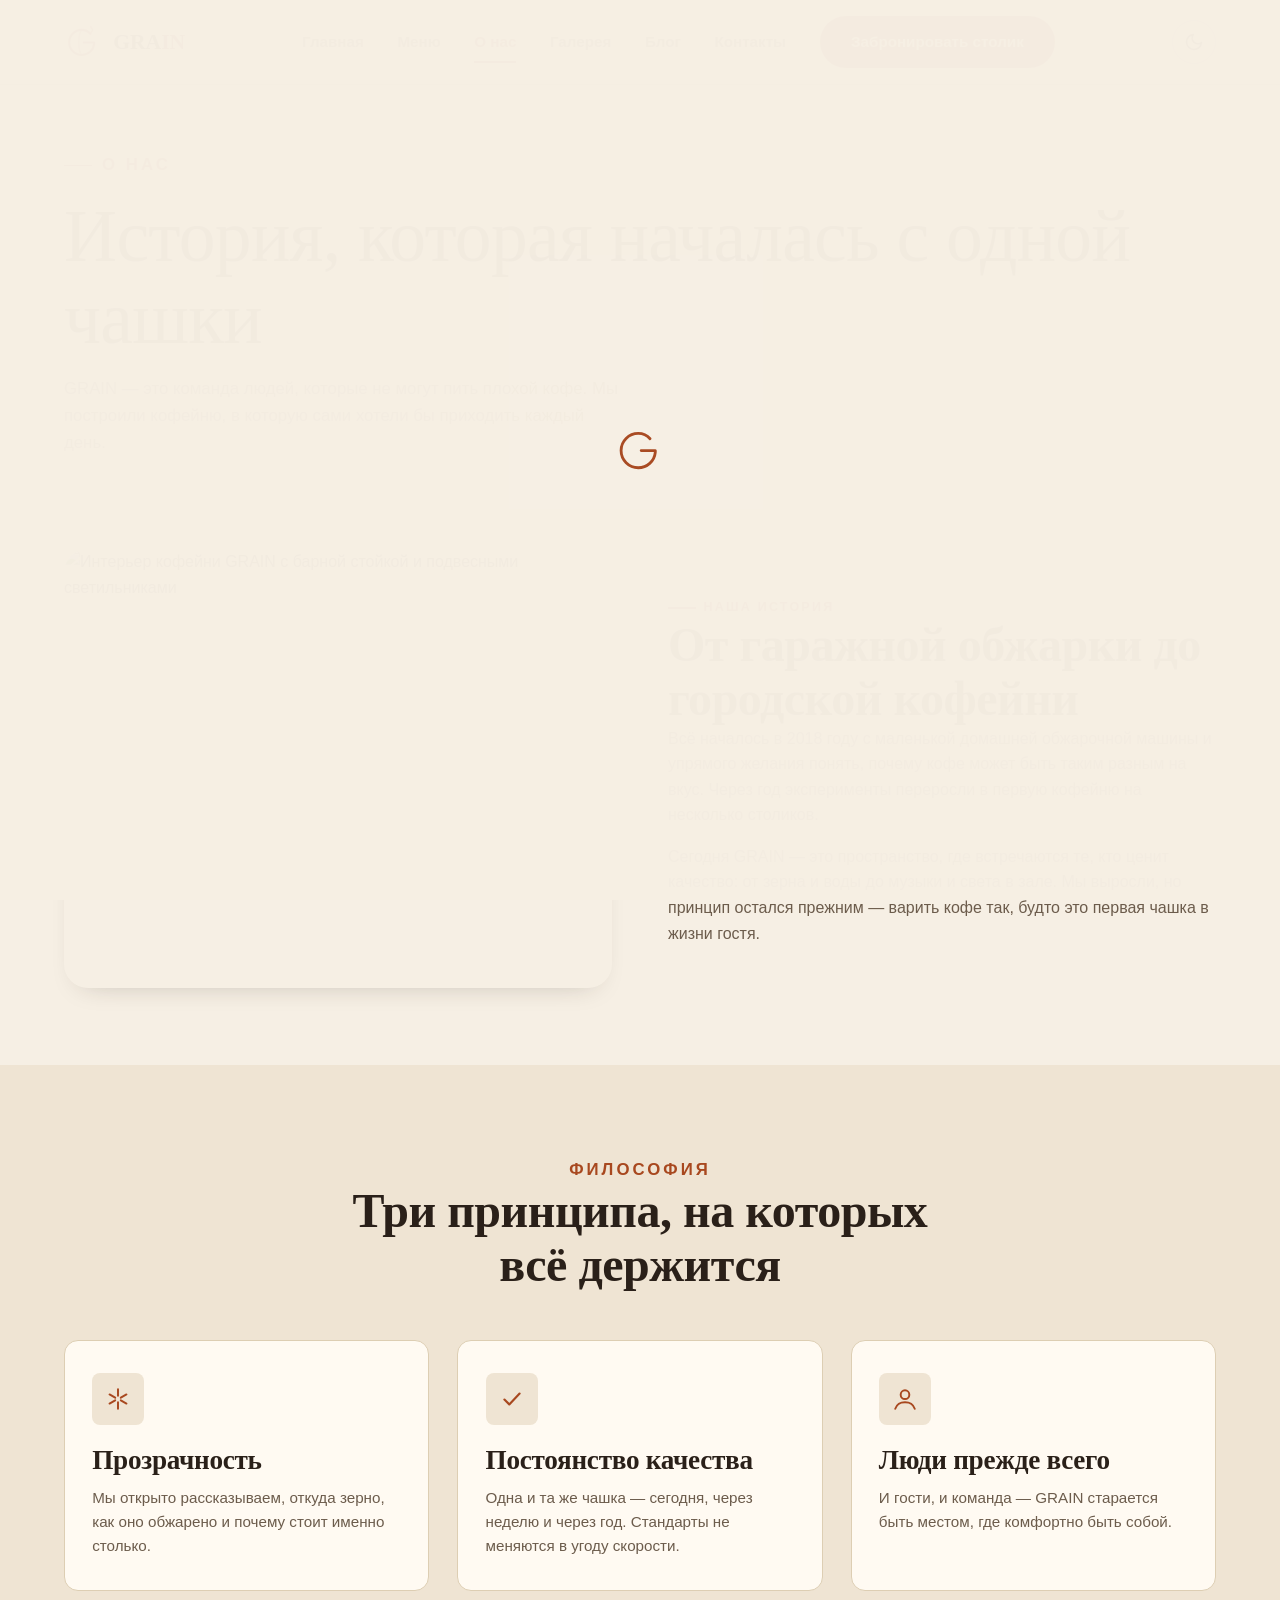
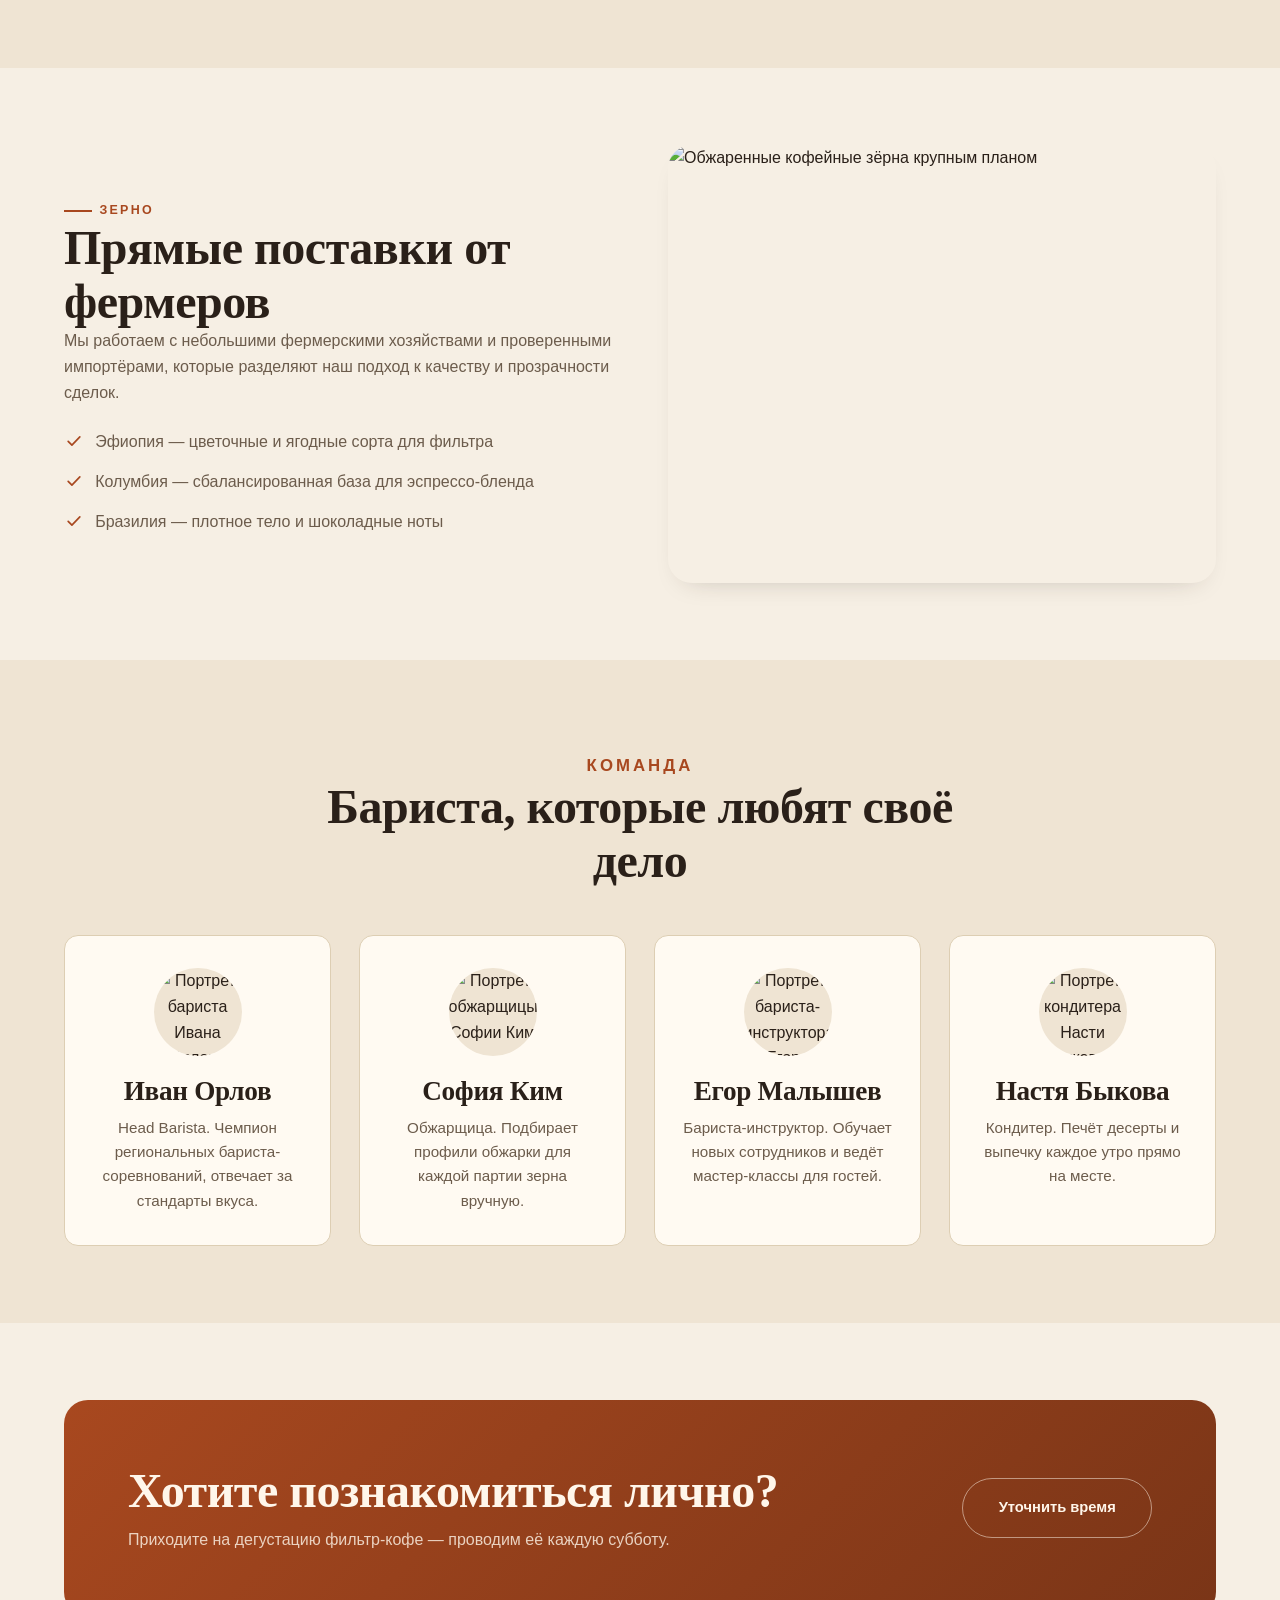
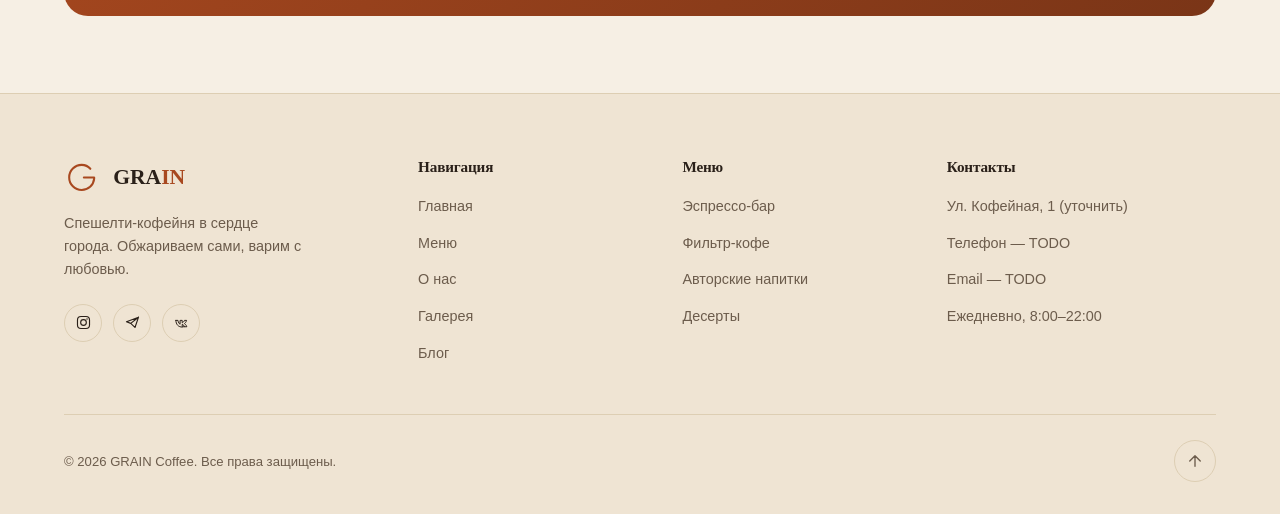
==== about.html @ adf989f5 "Initial commit: GRAIN — сайт спешелти-кофейни Многостраничный сайт на чистом HTML/CSS/JS: главная, м" ====
<!DOCTYPE html>
<html lang="ru">
<head>
  <meta charset="UTF-8">
  <meta name="viewport" content="width=device-width, initial-scale=1.0">
  <!-- CSP и Referrer-Policy — максимум, что можно задать на уровне статичного HTML.
       X-Frame-Options, X-Content-Type-Options, Strict-Transport-Security и т.д.
       задаются только HTTP-заголовками сервера — см. .htaccess / netlify.toml /
       vercel.json и раздел README → «Безопасность». -->
  <meta http-equiv="Content-Security-Policy" content="default-src 'self'; script-src 'self' https://cdnjs.cloudflare.com; style-src 'self' https://fonts.googleapis.com https://cdnjs.cloudflare.com; font-src https://fonts.gstatic.com; img-src 'self' https://images.unsplash.com data:; connect-src 'self'; base-uri 'self'; form-action 'self'; object-src 'none'; upgrade-insecure-requests">
  <meta name="referrer" content="strict-origin-when-cross-origin">
  <title>О нас — GRAIN | История, философия и команда кофейни</title>
  <meta name="description" content="История кофейни GRAIN: философия качества, команда бариста и то, откуда мы берём зерно. Знакомство с людьми и идеями за каждой чашкой.">
  <meta name="keywords" content="о кофейне, история кофейни, команда бариста, философия кофе, спешелти зерно">
  <meta name="author" content="GRAIN Coffee">
  <link rel="canonical" href="https://grain-coffee.example/about.html">

  <meta property="og:type" content="website">
  <meta property="og:title" content="О нас — GRAIN">
  <meta property="og:description" content="История, философия и команда кофейни GRAIN.">
  <meta property="og:image" content="https://grain-coffee.example/assets/og-image.svg">
  <meta property="og:url" content="https://grain-coffee.example/about.html">
  <meta property="og:locale" content="ru_RU">

  <meta name="twitter:card" content="summary_large_image">
  <meta name="twitter:title" content="О нас — GRAIN">
  <meta name="twitter:description" content="История, философия и команда кофейни GRAIN.">
  <meta name="twitter:image" content="https://grain-coffee.example/assets/og-image.svg">

  <link rel="icon" type="image/svg+xml" href="assets/favicon.svg">
  <link rel="stylesheet" href="css/styles.css?v=5">
  <!-- AOS (Animate On Scroll) — библиотека скролл-анимаций, см. https://michalsnik.github.io/aos/ -->
  <link rel="stylesheet" href="https://cdnjs.cloudflare.com/ajax/libs/aos/2.3.4/aos.css" integrity="sha512-1cK78a1o+ht2JcaW6g8OXYwqpev9+6GqOkz9xmBN9iUUhIndKtxwILGWYOSibOKjLsEdjyjZvYDq/cZwNeak0w==" crossorigin="anonymous" referrerpolicy="no-referrer">
</head>
<body>

  <div class="page-loader" aria-hidden="true">
    <svg viewBox="0 0 44 44" fill="none" xmlns="http://www.w3.org/2000/svg">
      <path d="M30.5 12.5C28 9.6 24.3 8 20.5 8C12.5 8 6 14.5 6 22.5C6 30.5 12.5 37 20.5 37C28 37 34.2 31.4 34.9 24.2C35 23.1 34.9 22.5 34.9 22.5H23" stroke="currentColor" stroke-width="2.4" stroke-linecap="round" stroke-linejoin="round"/>
    </svg>
  </div>

  <a class="skip-link" href="#main">Перейти к содержимому</a>

  <header class="site-header">
    <div class="container">
      <a href="index.html" class="brand" aria-label="GRAIN — на главную">
        <svg viewBox="0 0 44 44" fill="none" aria-hidden="true"><path d="M30.5 12.5C28 9.6 24.3 8 20.5 8C12.5 8 6 14.5 6 22.5C6 30.5 12.5 37 20.5 37C28 37 34.2 31.4 34.9 24.2C35 23.1 34.9 22.5 34.9 22.5H23" stroke="currentColor" stroke-width="2.4" stroke-linecap="round" stroke-linejoin="round"/><path d="M20.5 8C16 13 16 32 20.5 37" stroke="currentColor" stroke-width="1.6" stroke-linecap="round" opacity="0.6"/><path d="M31 4C31 6 33 6 33 8C33 10 31 10 31 12" stroke="currentColor" stroke-width="1.6" stroke-linecap="round" opacity="0.85"/></svg>
        <span>GRA<em>IN</em></span>
      </a>
      <nav class="main-nav" id="main-nav" aria-label="Основная навигация">
        <a href="index.html">Главная</a>
        <a href="menu.html">Меню</a>
        <a href="about.html" aria-current="page">О нас</a>
        <a href="gallery.html">Галерея</a>
        <a href="blog.html">Блог</a>
        <a href="contacts.html">Контакты</a>
        <a href="contacts.html" class="btn btn-primary btn-sm">Забронировать столик</a>
        <div class="main-nav-foot">
          <span class="main-nav-hours">
            <svg viewBox="0 0 24 24" fill="none" aria-hidden="true"><circle cx="12" cy="12" r="8.5" stroke="currentColor" stroke-width="1.6"/><path d="M12 7.5V12l3 2" stroke="currentColor" stroke-width="1.6" stroke-linecap="round" stroke-linejoin="round"/></svg>
            Пн–Пт 8:00–22:00 · Сб–Вс 9:00–23:00
          </span>
          <div class="footer-social">
            <a href="https://instagram.com/" target="_blank" rel="noopener noreferrer" aria-label="Instagram (открывается в новой вкладке)"><svg viewBox="0 0 24 24" fill="none" aria-hidden="true"><rect x="3.5" y="3.5" width="17" height="17" rx="5" stroke="currentColor" stroke-width="1.6"/><circle cx="12" cy="12" r="4" stroke="currentColor" stroke-width="1.6"/><circle cx="17" cy="7" r="1" fill="currentColor"/></svg></a>
            <a href="https://t.me/" target="_blank" rel="noopener noreferrer" aria-label="Telegram (открывается в новой вкладке)"><svg viewBox="0 0 24 24" fill="none" aria-hidden="true"><path d="M20.5 4.5L3.5 11l6 2.2m11-8.7L15.5 19l-6-5.8m11-8.7l-11 8.7" stroke="currentColor" stroke-width="1.6" stroke-linecap="round" stroke-linejoin="round"/></svg></a>
            <a href="https://vk.com/" target="_blank" rel="noopener noreferrer" aria-label="VK (открывается в новой вкладке)"><svg viewBox="0 0 24 24" fill="none" aria-hidden="true"><path d="M4 9c.3 6 3.5 9.5 9 9.5M4 9h3c.4 3 2 5 3 5.5V9h3v3.5c1-.3 2.6-1.7 3.2-3.5h3c-.5 2.2-2 3.9-3 4.6.9.5 2.7 2 3.3 4.4h-3.2c-.4-1.6-1.7-2.9-3.3-3.4v3.4H16" stroke="currentColor" stroke-width="1.4" stroke-linecap="round" stroke-linejoin="round"/></svg></a>
          </div>
        </div>
      </nav>
      <div class="header-actions">
        <button class="theme-toggle" aria-label="Переключить тему">
          <svg class="icon-moon" viewBox="0 0 24 24" fill="none" aria-hidden="true"><path d="M21 12.8A9 9 0 1 1 11.2 3 7 7 0 0 0 21 12.8Z" stroke="currentColor" stroke-width="1.8" stroke-linecap="round" stroke-linejoin="round"/></svg>
          <svg class="icon-sun" viewBox="0 0 24 24" fill="none" aria-hidden="true"><circle cx="12" cy="12" r="4.2" stroke="currentColor" stroke-width="1.8"/><path d="M12 2.5v2.4M12 19.1v2.4M4.6 4.6l1.7 1.7M17.7 17.7l1.7 1.7M2.5 12h2.4M19.1 12h2.4M4.6 19.4l1.7-1.7M17.7 6.3l1.7-1.7" stroke="currentColor" stroke-width="1.8" stroke-linecap="round"/></svg>
        </button>
        <button class="burger" aria-label="Открыть меню" aria-expanded="false" aria-controls="main-nav">
          <span></span><span></span><span></span>
        </button>
      </div>
    </div>
  </header>

  <main id="main">

    <section class="breadcrumb-hero">
      <div class="container">
        <p class="eyebrow" data-aos="fade-up" data-aos-duration="700">О нас</p>
        <h1 data-aos="fade-up" data-aos-duration="700">История, которая началась с одной чашки</h1>
        <p data-aos="fade-up" data-aos-duration="700">GRAIN — это команда людей, которые не могут пить плохой кофе. Мы построили кофейню, в которую сами хотели бы приходить каждый день.</p>
      </div>
    </section>

    <!-- ИСТОРИЯ -->
    <section>
      <div class="container">
        <div class="grid about-split">
          <div class="media" data-aos="fade-up" data-aos-duration="700">
            <!-- ЗАМЕНИТЬ: архивное/памятное фото открытия кофейни -->
            <img class="cover-img" src="https://images.unsplash.com/photo-1453614512568-c4024d13c247?w=700&h=560&fit=crop&q=80&auto=format" alt="Интерьер кофейни GRAIN с барной стойкой и подвесными светильниками" loading="lazy" width="700" height="560">
          </div>
          <div data-aos="fade-up" data-aos-duration="700">
            <p class="eyebrow">Наша история</p>
            <h2>От гаражной обжарки до городской кофейни</h2>
            <p>Всё началось в 2018 году с маленькой домашней обжарочной машины и упрямого желания понять, почему кофе может быть таким разным на вкус. Через год эксперименты переросли в первую кофейню на несколько столиков.</p>
            <p class="u-mt-1">Сегодня GRAIN — это пространство, где встречаются те, кто ценит качество: от зерна и воды до музыки и света в зале. Мы выросли, но принцип остался прежним — варить кофе так, будто это первая чашка в жизни гостя.</p>
          </div>
        </div>
      </div>
    </section>

    <!-- ФИЛОСОФИЯ -->
    <section class="alt-bg">
      <div class="container">
        <div class="section-head center" data-aos="fade-up" data-aos-duration="700">
          <p class="eyebrow">Философия</p>
          <h2>Три принципа, на которых всё держится</h2>
        </div>
        <div class="grid features-grid">
          <div class="feature-card" data-aos="fade-up" data-aos-duration="700">
            <div class="icon-wrap">
              <svg viewBox="0 0 24 24" fill="none" aria-hidden="true"><path d="M12 3v6M12 21v-6M4.2 7.8l5.2 3M14.6 13.2l5.2 3M4.2 16.2l5.2-3M14.6 10.8l5.2-3" stroke="currentColor" stroke-width="1.8" stroke-linecap="round"/></svg>
            </div>
            <h3>Прозрачность</h3>
            <p>Мы открыто рассказываем, откуда зерно, как оно обжарено и почему стоит именно столько.</p>
          </div>
          <div class="feature-card" data-aos="fade-up" data-aos-duration="700">
            <div class="icon-wrap">
              <svg viewBox="0 0 24 24" fill="none" aria-hidden="true"><path d="M5 12.5l4.5 4.5L19 7" stroke="currentColor" stroke-width="2" stroke-linecap="round" stroke-linejoin="round"/></svg>
            </div>
            <h3>Постоянство качества</h3>
            <p>Одна и та же чашка — сегодня, через неделю и через год. Стандарты не меняются в угоду скорости.</p>
          </div>
          <div class="feature-card" data-aos="fade-up" data-aos-duration="700">
            <div class="icon-wrap">
              <svg viewBox="0 0 24 24" fill="none" aria-hidden="true"><path d="M3 21c1.5-4 3.5-6 9-6s7.5 2 9 6" stroke="currentColor" stroke-width="1.8" stroke-linecap="round"/><circle cx="12" cy="8" r="4" stroke="currentColor" stroke-width="1.8"/></svg>
            </div>
            <h3>Люди прежде всего</h3>
            <p>И гости, и команда — GRAIN старается быть местом, где комфортно быть собой.</p>
          </div>
        </div>
      </div>
    </section>

    <!-- ОТКУДА ЗЕРНО -->
    <section>
      <div class="container">
        <div class="grid about-split">
          <div data-aos="fade-up" data-aos-duration="700">
            <p class="eyebrow">Зерно</p>
            <h2>Прямые поставки от фермеров</h2>
            <p>Мы работаем с небольшими фермерскими хозяйствами и проверенными импортёрами, которые разделяют наш подход к качеству и прозрачности сделок.</p>
            <ul>
              <li>
                <svg viewBox="0 0 24 24" fill="none" aria-hidden="true"><path d="M5 12.5l4.5 4.5L19 7" stroke="currentColor" stroke-width="2" stroke-linecap="round" stroke-linejoin="round"/></svg>
                <span>Эфиопия — цветочные и ягодные сорта для фильтра</span>
              </li>
              <li>
                <svg viewBox="0 0 24 24" fill="none" aria-hidden="true"><path d="M5 12.5l4.5 4.5L19 7" stroke="currentColor" stroke-width="2" stroke-linecap="round" stroke-linejoin="round"/></svg>
                <span>Колумбия — сбалансированная база для эспрессо-бленда</span>
              </li>
              <li>
                <svg viewBox="0 0 24 24" fill="none" aria-hidden="true"><path d="M5 12.5l4.5 4.5L19 7" stroke="currentColor" stroke-width="2" stroke-linecap="round" stroke-linejoin="round"/></svg>
                <span>Бразилия — плотное тело и шоколадные ноты</span>
              </li>
            </ul>
          </div>
          <div class="media" data-aos="fade-up" data-aos-duration="700">
            <!-- ЗАМЕНИТЬ: фото обжарочного цеха/зелёного зерна -->
            <img class="cover-img" src="https://images.unsplash.com/photo-1447933601403-0c6688de566e?w=700&h=560&fit=crop&q=80&auto=format" alt="Обжаренные кофейные зёрна крупным планом" loading="lazy" width="700" height="560">
          </div>
        </div>
      </div>
    </section>

    <!-- КОМАНДА -->
    <section class="alt-bg">
      <div class="container">
        <div class="section-head center" data-aos="fade-up" data-aos-duration="700">
          <p class="eyebrow">Команда</p>
          <h2>Бариста, которые любят своё дело</h2>
        </div>
        <div class="grid features-grid">
          <div class="feature-card u-text-center" data-aos="fade-up" data-aos-duration="700">
            <!-- ЗАМЕНИТЬ: фото бариста -->
            <div class="avatar-photo team-avatar"><img src="https://images.unsplash.com/photo-1560250097-0b93528c311a?w=176&h=176&fit=crop&q=80&auto=format" alt="Портрет бариста Ивана Орлова" loading="lazy" width="88" height="88"></div>
            <h3>Иван Орлов</h3>
            <p>Head Barista. Чемпион региональных бариста-соревнований, отвечает за стандарты вкуса.</p>
          </div>
          <div class="feature-card u-text-center" data-aos="fade-up" data-aos-duration="700">
            <div class="avatar-photo team-avatar"><img src="https://images.unsplash.com/photo-1573497019940-1c28c88b4f3e?w=176&h=176&fit=crop&q=80&auto=format" alt="Портрет обжарщицы Софии Ким" loading="lazy" width="88" height="88"></div>
            <h3>София Ким</h3>
            <p>Обжарщица. Подбирает профили обжарки для каждой партии зерна вручную.</p>
          </div>
          <div class="feature-card u-text-center" data-aos="fade-up" data-aos-duration="700">
            <div class="avatar-photo team-avatar"><img src="https://images.unsplash.com/photo-1552058544-f2b08422138a?w=176&h=176&fit=crop&q=80&auto=format" alt="Портрет бариста-инструктора Егора Малышева" loading="lazy" width="88" height="88"></div>
            <h3>Егор Малышев</h3>
            <p>Бариста-инструктор. Обучает новых сотрудников и ведёт мастер-классы для гостей.</p>
          </div>
          <div class="feature-card u-text-center" data-aos="fade-up" data-aos-duration="700">
            <div class="avatar-photo team-avatar"><img src="https://images.unsplash.com/photo-1544717305-2782549b5136?w=176&h=176&fit=crop&q=80&auto=format" alt="Портрет кондитера Насти Быковой" loading="lazy" width="88" height="88"></div>
            <h3>Настя Быкова</h3>
            <p>Кондитер. Печёт десерты и выпечку каждое утро прямо на месте.</p>
          </div>
        </div>
      </div>
    </section>

    <section>
      <div class="container">
        <div class="cta-banner" data-aos="fade-up" data-aos-duration="700">
          <div>
            <h2>Хотите познакомиться лично?</h2>
            <p>Приходите на дегустацию фильтр-кофе — проводим её каждую субботу.</p>
          </div>
          <a href="contacts.html" class="btn btn-ghost">Уточнить время</a>
        </div>
      </div>
    </section>

  </main>

  <footer class="site-footer">
    <div class="container">
      <div class="grid footer-grid">
        <div class="footer-brand">
          <a href="index.html" class="brand">
            <svg viewBox="0 0 44 44" fill="none" aria-hidden="true"><path d="M30.5 12.5C28 9.6 24.3 8 20.5 8C12.5 8 6 14.5 6 22.5C6 30.5 12.5 37 20.5 37C28 37 34.2 31.4 34.9 24.2C35 23.1 34.9 22.5 34.9 22.5H23" stroke="currentColor" stroke-width="2.4" stroke-linecap="round" stroke-linejoin="round"/></svg>
            <span>GRA<em>IN</em></span>
          </a>
          <p>Спешелти-кофейня в сердце города. Обжариваем сами, варим с любовью.</p>
          <!-- TODO: замените на реальные ссылки соцсетей кофейни -->
          <div class="footer-social">
            <a href="https://instagram.com/" target="_blank" rel="noopener noreferrer" aria-label="Instagram (открывается в новой вкладке)"><svg viewBox="0 0 24 24" fill="none" aria-hidden="true"><rect x="3.5" y="3.5" width="17" height="17" rx="5" stroke="currentColor" stroke-width="1.6"/><circle cx="12" cy="12" r="4" stroke="currentColor" stroke-width="1.6"/><circle cx="17" cy="7" r="1" fill="currentColor"/></svg></a>
            <a href="https://t.me/" target="_blank" rel="noopener noreferrer" aria-label="Telegram (открывается в новой вкладке)"><svg viewBox="0 0 24 24" fill="none" aria-hidden="true"><path d="M20.5 4.5L3.5 11l6 2.2m11-8.7L15.5 19l-6-5.8m11-8.7l-11 8.7" stroke="currentColor" stroke-width="1.6" stroke-linecap="round" stroke-linejoin="round"/></svg></a>
            <a href="https://vk.com/" target="_blank" rel="noopener noreferrer" aria-label="VK (открывается в новой вкладке)"><svg viewBox="0 0 24 24" fill="none" aria-hidden="true"><path d="M4 9c.3 6 3.5 9.5 9 9.5M4 9h3c.4 3 2 5 3 5.5V9h3v3.5c1-.3 2.6-1.7 3.2-3.5h3c-.5 2.2-2 3.9-3 4.6.9.5 2.7 2 3.3 4.4h-3.2c-.4-1.6-1.7-2.9-3.3-3.4v3.4H16" stroke="currentColor" stroke-width="1.4" stroke-linecap="round" stroke-linejoin="round"/></svg></a>
          </div>
        </div>
        <div class="footer-col">
          <h4>Навигация</h4>
          <ul>
            <li><a href="index.html">Главная</a></li>
            <li><a href="menu.html">Меню</a></li>
            <li><a href="about.html">О нас</a></li>
            <li><a href="gallery.html">Галерея</a></li>
            <li><a href="blog.html">Блог</a></li>
          </ul>
        </div>
        <div class="footer-col">
          <h4>Меню</h4>
          <ul>
            <li><a href="menu.html#espresso">Эспрессо-бар</a></li>
            <li><a href="menu.html#filter">Фильтр-кофе</a></li>
            <li><a href="menu.html#signature">Авторские напитки</a></li>
            <li><a href="menu.html#desserts">Десерты</a></li>
          </ul>
        </div>
        <div class="footer-col">
          <h4>Контакты</h4>
          <ul>
            <li><span>Ул. Кофейная, 1 (уточнить)</span></li>
            <li><span>Телефон — TODO</span></li>
            <li><span>Email — TODO</span></li>
            <li><span>Ежедневно, 8:00–22:00</span></li>
          </ul>
        </div>
      </div>
      <div class="footer-bottom">
        <span>© <span id="current-year"></span> GRAIN Coffee. Все права защищены.</span>
        <button class="back-to-top" aria-label="Наверх">
          <svg viewBox="0 0 24 24" fill="none" aria-hidden="true"><path d="M12 19V5M5 12l7-7 7 7" stroke="currentColor" stroke-width="1.8" stroke-linecap="round" stroke-linejoin="round"/></svg>
        </button>
      </div>
    </div>
  </footer>

  <script src="https://cdnjs.cloudflare.com/ajax/libs/aos/2.3.4/aos.js" integrity="sha512-A7AYk1fGKX6S2SsHywmPkrnzTZHrgiVT7GcQkLGDe2ev0aWb8zejytzS8wjo7PGEXKqJOrjQ4oORtnimIRZBtw==" crossorigin="anonymous" referrerpolicy="no-referrer"></script>
  <script src="js/script.js?v=2"></script>
</body>
</html>
---- css/styles.css ----
/* =========================================================================
   GRAIN — стили сайта кофейни
   Структура файла:
   1. Fonts / Reset
   2. CSS-переменные (светлая/тёмная темы)
   3. Базовая типографика
   4. Утилиты и layout-контейнеры
   5. Хедер / навигация / бургер-меню
   6. Кнопки и общие интерактивные элементы
   7. Hero-секция
   8. Общие секции сайта (преимущества, о нас, CTA)
   9. Карточки меню и напитков
   10. Отзывы
   11. Галерея (masonry + lightbox)
   12. Блог и статья
   13. Контакты (форма, карта-заглушка, часы работы)
   14. Футер
   15. Анимации / reveal-on-scroll
   16. Адаптивность (media queries)
   ========================================================================= */

/* ---------- 1. Fonts / Reset ---------- */
@import url('https://fonts.googleapis.com/css2?family=Fraunces:ital,opsz,wght@0,9..144,400;0,9..144,500;0,9..144,600;0,9..144,700;1,9..144,500&family=Manrope:wght@400;500;600;700;800&display=swap');

*,
*::before,
*::after {
  box-sizing: border-box;
  margin: 0;
  padding: 0;
}

html {
  scroll-behavior: smooth;
  -webkit-text-size-adjust: 100%;
  scroll-padding-top: calc(var(--header-h) + 14px);
}

@media (prefers-reduced-motion: reduce) {
  html {
    scroll-behavior: auto;
  }
  *,
  *::before,
  *::after {
    animation-duration: 0.01ms !important;
    animation-iteration-count: 1 !important;
    transition-duration: 0.01ms !important;
    scroll-behavior: auto !important;
  }
}

img {
  max-width: 100%;
  display: block;
}

a {
  color: inherit;
  text-decoration: none;
}

ul,
ol {
  list-style: none;
}

button,
input,
textarea,
select {
  font: inherit;
  color: inherit;
  background: none;
  border: none;
}

button {
  cursor: pointer;
}

/* Единый, доступный focus-ring поверх браузерного дефолта — виден в обеих темах */
a:focus-visible,
button:focus-visible,
input:focus-visible,
textarea:focus-visible,
[tabindex]:focus-visible {
  outline: 2px solid var(--color-accent);
  outline-offset: 3px;
  border-radius: var(--radius-sm);
}

/* ---------- 2. CSS-переменные ---------- */
:root {
  --font-heading: 'Fraunces', Georgia, serif;
  --font-body: 'Manrope', -apple-system, BlinkMacSystemFont, 'Segoe UI', sans-serif;

  --radius-sm: 8px;
  --radius-md: 14px;
  --radius-lg: 24px;
  --radius-full: 999px;

  --container-width: 1200px;
  --container-pad: 1.5rem;
  --header-h: 84px;

  --transition-fast: 200ms ease;
  --transition-base: 350ms cubic-bezier(0.4, 0, 0.2, 1);

  color-scheme: light;
}

/* Светлая тема — тёплые кремовые оттенки, акцент терракотовый */
:root,
:root[data-theme='light'] {
  --color-bg: #f6efe4;
  --color-bg-alt: #efe4d3;
  --color-surface: #fffaf2;
  --color-surface-2: #f1e6d4;
  --color-border: #ddceb3;
  --color-text: #2a2019;
  --color-text-muted: #6c5c4c;
  --color-accent: #a8481f;
  --color-accent-2: #7a3517;
  --color-accent-contrast: #fff6ea;
  --color-gold: #8a5a1c;
  --shadow-soft: 0 20px 40px -24px rgba(42, 32, 25, 0.35);
  --shadow-card: 0 12px 28px -18px rgba(42, 32, 25, 0.28);
  --glow: 0 0 0 rgba(0, 0, 0, 0);
  --overlay-scrim: rgba(24, 17, 12, 0.55);
  --focus-ring: 0 0 0 3px color-mix(in srgb, var(--color-accent) 35%, transparent);
}

/* Тёмная тема — глубокий графит, акцент карамельно-медный со свечением */
:root[data-theme='dark'] {
  --color-bg: #15110d;
  --color-bg-alt: #1c1712;
  --color-surface: #201a15;
  --color-surface-2: #271f18;
  --color-border: #3a3025;
  --color-text: #f2e9db;
  --color-text-muted: #b7a892;
  --color-accent: #dd9c4f;
  --color-accent-2: #f0b972;
  --color-accent-contrast: #211407;
  --color-gold: #e0a94e;
  --shadow-soft: 0 24px 60px -20px rgba(0, 0, 0, 0.6);
  --shadow-card: 0 14px 32px -18px rgba(0, 0, 0, 0.55);
  --glow: 0 0 24px rgba(221, 156, 79, 0.28);
  --overlay-scrim: rgba(10, 7, 4, 0.65);
  color-scheme: dark;
}

body {
  background-color: var(--color-bg);
  color: var(--color-text);
  font-family: var(--font-body);
  line-height: 1.6;
  transition: background-color var(--transition-base), color var(--transition-base);
  overflow-x: hidden;
  -webkit-tap-highlight-color: transparent;
}

/* ---------- 3. Базовая типографика ---------- */
h1, h2, h3, h4 {
  font-family: var(--font-heading);
  font-weight: 600;
  line-height: 1.12;
  letter-spacing: -0.01em;
  color: var(--color-text);
}

h1 { font-size: clamp(2.4rem, 5vw + 1rem, 4.6rem); font-weight: 500; }
h2 { font-size: clamp(1.9rem, 3vw + 1rem, 3rem); }
h3 { font-size: clamp(1.3rem, 1.2vw + 1rem, 1.7rem); }
h4 { font-size: 1.15rem; }

p { color: var(--color-text-muted); }

.eyebrow {
  display: inline-flex;
  align-items: center;
  gap: 0.6em;
  font-family: var(--font-body);
  font-size: 0.78rem;
  font-weight: 700;
  letter-spacing: 0.18em;
  text-transform: uppercase;
  color: var(--color-accent);
}

.eyebrow::before {
  content: '';
  width: 28px;
  height: 1.5px;
  background: var(--color-accent);
  display: inline-block;
}

.section-head {
  max-width: 640px;
  margin-bottom: 3rem;
}

.section-head p {
  margin-top: 1rem;
  font-size: 1.05rem;
}

.section-head.center {
  margin-left: auto;
  margin-right: auto;
  text-align: center;
}

.section-head.center .eyebrow::before {
  display: none;
}

/* ---------- 4. Утилиты / layout ---------- */
.container {
  width: 100%;
  max-width: var(--container-width);
  margin: 0 auto;
  padding: 0 var(--container-pad);
}

section {
  padding: clamp(4rem, 6vw, 7rem) 0;
}

.text-accent { color: var(--color-accent); }

.grid {
  display: grid;
  gap: 1.75rem;
}

.visually-hidden {
  position: absolute;
  width: 1px;
  height: 1px;
  overflow: hidden;
  clip: rect(0 0 0 0);
  white-space: nowrap;
}

.skip-link {
  position: absolute;
  top: -60px;
  left: 1rem;
  background: var(--color-accent);
  color: var(--color-accent-contrast);
  padding: 0.75rem 1.25rem;
  border-radius: var(--radius-sm);
  z-index: 1000;
  transition: top var(--transition-fast);
}

.skip-link:focus {
  top: 1rem;
}

/* Утилиты отступов/выравнивания — используются вместо инлайновых style="" */
.u-text-center { text-align: center; }
.u-mt-1 { margin-top: 1rem; }
.u-mt-2 { margin-top: 1.5rem; }
.u-mt-3 { margin-top: 2rem; }
.u-mt-4 { margin-top: 3rem; }
.u-mb-2 { margin-bottom: 1.5rem; }

/* ---------- 4.5 Фото ----------
   Реальные фотографии (тематически подобранные снимки кофеен/напитков)
   вместо иллюстраций-плейсхолдеров. Общее у всех: object-fit: cover внутри
   контейнера фиксированных пропорций (aspect-ratio задаётся на самом
   контейнере — .thumb/.media/.hero-visual и т.д.), лёгкий zoom при hover
   и общий border-radius/тень контейнера. */
.cover-img {
  display: block;
  width: 100%;
  height: 100%;
  object-fit: cover;
  transition: transform 500ms ease;
}

/* Круглые фотопортреты команды/отзывов */
.avatar-photo {
  border-radius: var(--radius-full);
  overflow: hidden;
  flex-shrink: 0;
  background: var(--color-bg-alt);
}

.avatar-photo img {
  width: 100%;
  height: 100%;
  object-fit: cover;
  display: block;
}

/* Едва заметная зерновая текстура для крупных секций (hero, cta) */
.grain-texture {
  position: relative;
  isolation: isolate;
}

.grain-texture::before {
  content: '';
  position: absolute;
  inset: 0;
  z-index: -2;
  opacity: 0.5;
  pointer-events: none;
  background-image: url("data:image/svg+xml,%3Csvg xmlns='http://www.w3.org/2000/svg' width='180' height='180'%3E%3Cfilter id='n'%3E%3CfeTurbulence type='fractalNoise' baseFrequency='0.85' numOctaves='2' stitchTiles='stitch'/%3E%3CfeColorMatrix type='saturate' values='0'/%3E%3C/filter%3E%3Crect width='100%25' height='100%25' filter='url(%23n)' opacity='0.05'/%3E%3C/svg%3E");
  mix-blend-mode: overlay;
}

/* ---------- 5. Хедер / навигация ---------- */
.site-header {
  position: sticky;
  top: 0;
  z-index: 500;
  background: color-mix(in srgb, var(--color-bg) 88%, transparent);
  border-bottom: 1px solid var(--color-border);
  transition: background-color var(--transition-base), border-color var(--transition-base);
}

/* backdrop-filter — только на широких экранах. На мобильных внутри .site-header
   лежит полноэкранное .main-nav с position:fixed; filter/backdrop-filter на
   ЛЮБОМ предке создаёт для него новый containing block (тот же эффект, что и
   transform), и position:fixed начинает считаться не от вьюпорта, а от
   маленькой коробки хедера — из-за этого меню на телефоне схлопывалось в
   узкую полосу под шапкой вместо полноэкранного оверлея. */
@media (min-width: 901px) {
  .site-header {
    backdrop-filter: blur(14px);
  }
}

.site-header .container {
  display: flex;
  align-items: center;
  justify-content: space-between;
  gap: 1rem;
  height: var(--header-h);
  transition: height var(--transition-base);
}

.brand {
  display: flex;
  align-items: center;
  gap: 0.7rem;
  font-family: var(--font-heading);
  font-size: 1.35rem;
  font-weight: 600;
  color: var(--color-text);
}

.brand svg {
  width: 38px;
  height: 38px;
  color: var(--color-accent);
  flex-shrink: 0;
}

.brand span em {
  font-style: normal;
  color: var(--color-accent);
}

.main-nav {
  display: flex;
  align-items: center;
  gap: 2.1rem;
}

.main-nav a {
  position: relative;
  font-size: 0.95rem;
  font-weight: 600;
  color: var(--color-text-muted);
  padding: 0.4rem 0;
  transition: color var(--transition-fast);
}

.main-nav a::after {
  content: '';
  position: absolute;
  left: 0;
  bottom: -2px;
  width: 0;
  height: 2px;
  background: var(--color-accent);
  transition: width var(--transition-fast);
}

.main-nav a:hover,
.main-nav a:focus-visible {
  color: var(--color-text);
}

.main-nav a:hover::after,
.main-nav a:focus-visible::after,
.main-nav a[aria-current='page']::after {
  width: 100%;
}

.main-nav a[aria-current='page'] {
  color: var(--color-accent);
}

/* БАГФИКС: ".main-nav a" (класс+элемент = специфичность 0,1,1) был "тяжелее",
   чем ".btn-primary" (0,1,0), поэтому у CTA-кнопки "Забронировать столик" в
   шапке текст красился в приглушённый var(--color-text-muted) вместо светлого
   var(--color-accent-contrast) и визуально сливался с терракотовым фоном
   кнопки. Здесь специфичность заведомо выше (класс+класс+элемент),
   плюс исключаем нижнее подчёркивание ссылок под кнопкой. */
.main-nav a.btn-primary,
.main-nav a.btn-primary:hover,
.main-nav a.btn-primary:focus-visible {
  color: var(--color-accent-contrast);
}

.main-nav a.btn-ghost,
.main-nav a.btn-ghost:hover,
.main-nav a.btn-ghost:focus-visible {
  color: var(--color-text);
}

.main-nav a.btn-ghost:hover,
.main-nav a.btn-ghost:focus-visible {
  color: var(--color-accent);
}

.main-nav a.btn::after,
.main-nav a.btn:hover::after,
.main-nav a.btn:focus-visible::after {
  display: none;
}

/* БАГФИКС #2: тот же принцип, но с паддингом — ".main-nav a" (0,1,1)
   был тяжелее ".btn"/".btn-sm" (0,1,0), поэтому кнопка "Забронировать
   столик" в шапке физически не могла получить паддинг из .btn-sm,
   сколько бы его там ни увеличивали: тут специфичность выше и явно
   побеждает, и на десктопе, и (вместе с мобильным блоком ниже) на
   мобильных. */
.main-nav a.btn {
  padding: 0.8rem 1.9rem;
}

/* БАГФИКС #3: и снова та же причина — ".main-nav a" задаёт
   "transition: color var(--transition-fast)" (0,1,1) и целиком
   перебивает transition из ".btn" (0,1,0), где помимо цвета ещё
   transform/background-color/box-shadow/border-color. В итоге при
   наведении на кнопку фон и "приподнимание" дёргались мгновенно,
   плавно менялся только цвет. Возвращаем полный список свойств. */
.main-nav a.btn {
  transition: transform var(--transition-fast), box-shadow var(--transition-fast), background-color var(--transition-fast), color var(--transition-fast), border-color var(--transition-fast);
}

.header-actions {
  display: flex;
  align-items: center;
  gap: 0.9rem;
}

/* Переключатель темы: солнце/луна */
.theme-toggle {
  position: relative;
  width: 44px;
  height: 44px;
  border-radius: var(--radius-full);
  border: 1px solid var(--color-border);
  display: flex;
  align-items: center;
  justify-content: center;
  color: var(--color-text);
  transition: border-color var(--transition-fast), background-color var(--transition-fast), transform var(--transition-fast);
}

.theme-toggle:hover {
  border-color: var(--color-accent);
  transform: rotate(-8deg);
}

.theme-toggle svg {
  width: 20px;
  height: 20px;
  position: absolute;
  transition: opacity var(--transition-base), transform var(--transition-base);
}

.theme-toggle .icon-sun {
  opacity: 0;
  transform: scale(0.5) rotate(45deg);
}

.theme-toggle .icon-moon {
  opacity: 1;
  transform: scale(1) rotate(0deg);
}

:root[data-theme='dark'] .theme-toggle .icon-sun {
  opacity: 1;
  transform: scale(1) rotate(0deg);
}

:root[data-theme='dark'] .theme-toggle .icon-moon {
  opacity: 0;
  transform: scale(0.5) rotate(-45deg);
}

/* Бургер-меню */
.burger {
  display: none;
  width: 44px;
  height: 44px;
  flex-shrink: 0;
  border-radius: var(--radius-full);
  border: 1px solid var(--color-border);
  position: relative;
  z-index: 620;
  flex-direction: column;
  align-items: center;
  justify-content: center;
  gap: 5px;
  transition: border-color var(--transition-fast), transform var(--transition-fast), background-color var(--transition-fast);
}

.burger:hover {
  border-color: var(--color-accent);
}

.burger:active {
  transform: scale(0.92);
}

.burger.is-open {
  background: var(--color-surface-2);
  border-color: var(--color-accent);
}

.burger span {
  width: 18px;
  height: 2px;
  background: var(--color-text);
  border-radius: 2px;
  transition: transform var(--transition-fast), opacity var(--transition-fast);
}

.burger.is-open span:nth-child(1) {
  transform: translateY(7px) rotate(45deg);
}

.burger.is-open span:nth-child(2) {
  opacity: 0;
}

.burger.is-open span:nth-child(3) {
  transform: translateY(-7px) rotate(-45deg);
}

/* Соцсети/часы работы внизу мобильного меню — видны только в раскрытом бургер-меню */
.main-nav-foot { display: none; }

.btn {
  display: inline-flex;
  align-items: center;
  justify-content: center;
  gap: 0.5rem;
  padding: 1.05rem 2.2rem;
  border-radius: var(--radius-full);
  font-weight: 700;
  font-size: 0.92rem;
  white-space: nowrap;
  transition: transform var(--transition-fast), box-shadow var(--transition-fast), background-color var(--transition-fast), color var(--transition-fast), border-color var(--transition-fast);
  border: 1px solid transparent;
}

.btn-primary {
  background: var(--color-accent);
  color: var(--color-accent-contrast);
  box-shadow: var(--glow);
}

.btn-primary:hover,
.btn-primary:focus-visible {
  transform: translateY(-2px);
  background: var(--color-accent-2);
}

:root[data-theme='dark'] .btn-primary:hover {
  box-shadow: 0 0 28px rgba(221, 156, 79, 0.45);
}

.btn-ghost {
  border-color: var(--color-border);
  color: var(--color-text);
}

.btn-ghost:hover,
.btn-ghost:focus-visible {
  border-color: var(--color-accent);
  color: var(--color-accent);
  transform: translateY(-2px);
}

.btn-block { width: 100%; }
.btn-sm { padding: 1.35rem 2.8rem; font-size: 0.85rem; }

/* Мобильное меню */
@media (max-width: 900px) {
  :root { --header-h: 72px; }

  .burger { display: flex; }

  .main-nav {
    position: fixed;
    inset: var(--header-h) 0 0 0;
    background: var(--color-bg);
    flex-direction: column;
    justify-content: flex-start;
    align-items: stretch;
    padding: 2rem 1.5rem calc(2rem + env(safe-area-inset-bottom));
    gap: 0.3rem;
    transform: translateX(100%);
    transition: transform var(--transition-base);
    border-top: 1px solid var(--color-border);
    overflow-y: auto;
    box-shadow: var(--shadow-soft);
  }

  .main-nav.is-open {
    transform: translateX(0);
  }

  /* Ссылки появляются по очереди с небольшой задержкой каждая —
     раскрытие меню выглядит как единая анимация, а не резкий рывок.
     Правила специально разбиты на общее (для всех <a>, включая
     CTA-кнопку) и ":not(.btn)" — иначе, как уже было один раз в этом
     файле с ".main-nav a" против ".btn-primary", более специфичный
     здесь ".main-nav a" забил бы паддинги/шрифт самой кнопки. */
  .main-nav a {
    width: 100%;
    opacity: 0;
    transform: translateX(18px);
    transition: opacity 380ms ease, transform 380ms ease, color var(--transition-fast), background-color var(--transition-fast);
  }

  .main-nav a:not(.btn) {
    font-size: 1.3rem;
    font-family: var(--font-heading);
    padding: 0.85rem 0.9rem;
    border-radius: var(--radius-sm);
  }

  .main-nav a:not(.btn):active {
    background: var(--color-surface-2);
  }

  .main-nav.is-open a {
    opacity: 1;
    transform: translateX(0);
  }

  .main-nav.is-open a:nth-child(1) { transition-delay: 60ms; }
  .main-nav.is-open a:nth-child(2) { transition-delay: 100ms; }
  .main-nav.is-open a:nth-child(3) { transition-delay: 140ms; }
  .main-nav.is-open a:nth-child(4) { transition-delay: 180ms; }
  .main-nav.is-open a:nth-child(5) { transition-delay: 220ms; }
  .main-nav.is-open a:nth-child(6) { transition-delay: 260ms; }
  .main-nav.is-open a:nth-child(7) { transition-delay: 300ms; }

  .main-nav a::after { display: none; }

  .main-nav a[aria-current='page'] {
    color: var(--color-accent);
    background: color-mix(in srgb, var(--color-accent) 14%, transparent);
  }

  .main-nav .btn,
  .main-nav a.btn {
    width: 100%;
    justify-content: center;
    margin-top: 0.8rem;
    padding: 1.05rem 2.2rem;
  }

  /* Часы работы + соцсети внизу мобильного меню */
  .main-nav-foot {
    display: flex;
    flex-direction: column;
    align-items: flex-start;
    gap: 1rem;
    width: 100%;
    margin-top: auto;
    padding-top: 1.5rem;
    border-top: 1px solid var(--color-border);
    opacity: 0;
    transform: translateY(14px);
    transition: opacity 380ms ease 340ms, transform 380ms ease 340ms;
  }

  .main-nav.is-open .main-nav-foot {
    opacity: 1;
    transform: translateY(0);
  }

  .main-nav-hours {
    display: inline-flex;
    align-items: center;
    gap: 0.5rem;
    font-size: 0.85rem;
    font-weight: 600;
    color: var(--color-text-muted);
  }

  .main-nav-hours svg { width: 16px; height: 16px; color: var(--color-accent); flex-shrink: 0; }

  .main-nav-foot .footer-social {
    margin-top: 0;
    gap: 0.9rem;
  }

  /* Иконки соцсетей внизу мобильного меню крупнее, чем в футере сайта —
     это самостоятельный, а не второстепенный элемент экрана меню. */
  .main-nav-foot .footer-social a {
    width: 46px;
    height: 46px;
  }

  .main-nav-foot .footer-social svg {
    width: 21px;
    height: 21px;
  }
}

/* ---------- 7. Hero ---------- */
.hero {
  position: relative;
  padding: clamp(3.5rem, 8vw, 7rem) 0 clamp(3rem, 6vw, 5rem);
  overflow: hidden;
}

.hero .container {
  display: grid;
  grid-template-columns: 1.1fr 0.9fr;
  gap: 3rem;
  align-items: center;
}

.hero-copy .eyebrow { margin-bottom: 1.3rem; }

.hero-copy h1 {
  margin-bottom: 1.4rem;
}

.hero-copy h1 em {
  font-style: italic;
  background: linear-gradient(120deg, var(--color-accent), var(--color-gold));
  -webkit-background-clip: text;
  background-clip: text;
  color: transparent;
}

.hero-copy > p {
  font-size: 1.1rem;
  max-width: 46ch;
  margin-bottom: 2.2rem;
}

.hero-actions {
  display: flex;
  gap: 1rem;
  flex-wrap: wrap;
}

.hero-stats {
  display: flex;
  gap: 2.2rem;
  margin-top: 2.8rem;
  flex-wrap: wrap;
}

.hero-stats div strong {
  display: block;
  font-family: var(--font-heading);
  font-size: 1.8rem;
  color: var(--color-accent);
}

.hero-stats div span {
  font-size: 0.85rem;
  color: var(--color-text-muted);
}

.hero-visual {
  position: relative;
  aspect-ratio: 4 / 5;
  border-radius: var(--radius-lg);
  overflow: hidden;
  box-shadow: var(--shadow-soft);
}

.hero-visual:hover img {
  transform: scale(1.05);
}

.hero-visual::before {
  content: '';
  position: absolute;
  inset: -18%;
  z-index: -1;
  background: conic-gradient(from 0deg, transparent, color-mix(in srgb, var(--color-accent) 55%, transparent), transparent 35%);
  animation: spin-slow 14s linear infinite;
  opacity: 0.5;
}

@keyframes spin-slow {
  to { transform: rotate(360deg); }
}

@media (prefers-reduced-motion: reduce) {
  .hero-visual::before { animation: none; }
}

.hero-badge {
  position: absolute;
  bottom: 1.4rem;
  left: 1.4rem;
  right: 1.4rem;
  background: color-mix(in srgb, var(--color-surface) 88%, transparent);
  backdrop-filter: blur(10px);
  border: 1px solid var(--color-border);
  border-radius: var(--radius-md);
  padding: 1rem 1.2rem;
  display: flex;
  align-items: center;
  gap: 0.8rem;
}

.hero-badge svg {
  width: 30px;
  height: 30px;
  color: var(--color-accent);
  flex-shrink: 0;
}

.hero-badge strong {
  display: block;
  font-size: 0.92rem;
}

.hero-badge span {
  font-size: 0.8rem;
  color: var(--color-text-muted);
}

/* Декоративное зерно на фоне hero — лёгкий parallax через JS (translate по мыши) */
.hero-deco {
  position: absolute;
  color: var(--color-accent);
  opacity: 0.14;
  pointer-events: none;
  z-index: -1;
  will-change: transform;
}

.hero-deco.deco-1 { top: -40px; left: -60px; width: 220px; height: 220px; }
.hero-deco.deco-2 { bottom: -60px; right: 8%; width: 160px; height: 160px; }

/* ---------- 8. Общие секции ---------- */
.alt-bg { background: var(--color-bg-alt); }

.features-grid {
  grid-template-columns: repeat(auto-fit, minmax(240px, 1fr));
}

.feature-card {
  background: var(--color-surface);
  border: 1px solid var(--color-border);
  border-radius: var(--radius-md);
  padding: 2rem 1.7rem;
  transition: transform var(--transition-fast), box-shadow var(--transition-fast), border-color var(--transition-fast);
}

.feature-card:hover {
  transform: translateY(-6px);
  box-shadow: var(--shadow-card);
  border-color: var(--color-accent);
}

.feature-card .icon-wrap {
  width: 52px;
  height: 52px;
  border-radius: var(--radius-sm);
  background: var(--color-bg-alt);
  display: flex;
  align-items: center;
  justify-content: center;
  margin-bottom: 1.3rem;
  color: var(--color-accent);
}

.feature-card .icon-wrap svg { width: 26px; height: 26px; }

.feature-card h3 { margin-bottom: 0.6rem; }
.feature-card p { font-size: 0.95rem; }

.about-split {
  grid-template-columns: 1fr 1fr;
  align-items: center;
  gap: 3.5rem;
}

.about-split .media {
  position: relative;
  aspect-ratio: 5/4;
  border-radius: var(--radius-lg);
  overflow: hidden;
  box-shadow: var(--shadow-card);
}

.about-split ul {
  margin-top: 1.5rem;
  display: grid;
  gap: 0.9rem;
}

.about-split ul li {
  display: flex;
  gap: 0.7rem;
  align-items: flex-start;
  color: var(--color-text-muted);
}

.about-split ul li svg {
  width: 20px;
  height: 20px;
  color: var(--color-accent);
  flex-shrink: 0;
  margin-top: 2px;
}

.cta-banner {
  border-radius: var(--radius-lg);
  background: linear-gradient(135deg, var(--color-accent), var(--color-accent-2));
  color: var(--color-accent-contrast);
  padding: clamp(2.5rem, 5vw, 4rem);
  display: flex;
  align-items: center;
  justify-content: space-between;
  gap: 2rem;
  flex-wrap: wrap;
}

.cta-banner h2 { color: var(--color-accent-contrast); margin-bottom: 0.6rem; }
.cta-banner p { color: color-mix(in srgb, var(--color-accent-contrast) 80%, transparent); }

.cta-banner .btn-ghost {
  border-color: color-mix(in srgb, var(--color-accent-contrast) 50%, transparent);
  color: var(--color-accent-contrast);
}

.cta-banner .btn-ghost:hover {
  border-color: var(--color-accent-contrast);
  color: var(--color-accent-contrast);
  background: color-mix(in srgb, var(--color-accent-contrast) 12%, transparent);
}

/* ---------- 9. Карточки меню / напитков ---------- */
.menu-preview-grid {
  grid-template-columns: repeat(auto-fit, minmax(260px, 1fr));
}

.drink-card, .menu-card {
  background: var(--color-surface);
  border: 1px solid var(--color-border);
  border-radius: var(--radius-md);
  overflow: hidden;
  transition: transform var(--transition-fast), box-shadow var(--transition-fast);
}

.drink-card:hover, .menu-card:hover {
  transform: translateY(-6px);
  box-shadow: var(--shadow-card);
}

.drink-card .thumb, .menu-card .thumb {
  aspect-ratio: 4/3;
  overflow: hidden;
  position: relative;
}

.drink-card:hover .thumb .cover-img, .menu-card:hover .thumb .cover-img {
  transform: scale(1.08);
}

.badge {
  position: absolute;
  top: 0.8rem;
  left: 0.8rem;
  background: var(--color-accent);
  color: var(--color-accent-contrast);
  font-size: 0.72rem;
  font-weight: 700;
  padding: 0.3rem 0.7rem;
  border-radius: var(--radius-full);
  text-transform: uppercase;
  letter-spacing: 0.05em;
}

.drink-card .body, .menu-card .body {
  padding: 1.3rem 1.4rem 1.5rem;
}

.drink-card .row, .menu-card .row {
  display: flex;
  align-items: baseline;
  justify-content: space-between;
  gap: 0.6rem;
  margin-bottom: 0.5rem;
}

.drink-card .row h3, .menu-card .row h3 { font-size: 1.1rem; }

.price {
  font-family: var(--font-heading);
  font-weight: 600;
  color: var(--color-accent);
  white-space: nowrap;
}

.drink-card p, .menu-card p { font-size: 0.92rem; }

.menu-card .tags {
  display: flex;
  gap: 0.4rem;
  margin-top: 0.8rem;
  flex-wrap: wrap;
}

.menu-card .tags span {
  font-size: 0.7rem;
  padding: 0.25rem 0.55rem;
  border-radius: var(--radius-full);
  background: var(--color-bg-alt);
  color: var(--color-text-muted);
  border: 1px solid var(--color-border);
}

/* Фильтры меню */
.menu-filters {
  display: flex;
  flex-wrap: wrap;
  gap: 0.8rem;
  margin-bottom: 3rem;
}

.filter-btn {
  padding: 0.75rem 1.6rem;
  border-radius: var(--radius-full);
  border: 1px solid var(--color-border);
  font-size: 0.88rem;
  font-weight: 600;
  color: var(--color-text-muted);
  transition: all var(--transition-fast);
}

.filter-btn:hover {
  border-color: var(--color-accent);
  color: var(--color-text);
}

.filter-btn.is-active {
  background: var(--color-accent);
  border-color: var(--color-accent);
  color: var(--color-accent-contrast);
}

/* На узких экранах фильтры превращаются в горизонтальную ленту с
   инерционной прокруткой и snap вместо переноса на несколько строк —
   так вся строка фильтров умещается на одном уровне и не занимает
   лишнюю высоту экрана над карточками. */
@media (max-width: 640px) {
  .menu-filters {
    flex-wrap: nowrap;
    overflow-x: auto;
    overscroll-behavior-x: contain;
    scroll-snap-type: x proximity;
    -webkit-overflow-scrolling: touch;
    scrollbar-width: none;
    margin-left: calc(-1 * var(--container-pad));
    margin-right: calc(-1 * var(--container-pad));
    padding-left: var(--container-pad);
    padding-right: var(--container-pad);
    padding-bottom: 0.4rem;
    mask-image: linear-gradient(to right, transparent 0, #000 1.25rem, #000 calc(100% - 1.25rem), transparent 100%);
  }

  .menu-filters::-webkit-scrollbar { display: none; }

  .filter-btn {
    flex: 0 0 auto;
    scroll-snap-align: start;
    white-space: nowrap;
  }
}

.menu-category { margin-bottom: 1rem; }
.menu-category-title {
  display: flex;
  align-items: center;
  gap: 1rem;
  margin: 3rem 0 1.8rem;
}

.menu-category-title::after {
  content: '';
  flex: 1;
  height: 1px;
  background: linear-gradient(90deg, var(--color-border), transparent);
}

.team-avatar {
  width: 88px;
  height: 88px;
  margin: 0 auto 1.2rem;
}

.menu-item-list {
  grid-template-columns: repeat(auto-fit, minmax(280px, 1fr));
}

/* ---------- 10. Отзывы ---------- */
.testimonials-track {
  grid-template-columns: repeat(auto-fit, minmax(280px, 1fr));
}

.testimonial-card {
  background: var(--color-surface);
  border: 1px solid var(--color-border);
  border-radius: var(--radius-md);
  padding: 2rem;
  position: relative;
  transition: transform 120ms ease-out, box-shadow var(--transition-fast);
}

.testimonial-card:hover {
  box-shadow: var(--shadow-card);
}

.testimonial-card .stars {
  color: var(--color-gold);
  font-size: 0.9rem;
  letter-spacing: 0.15em;
  margin-bottom: 1rem;
}

.testimonial-card p {
  font-family: var(--font-heading);
  font-style: italic;
  font-size: 1.05rem;
  color: var(--color-text);
  margin-bottom: 1.4rem;
}

.testimonial-author {
  display: flex;
  align-items: center;
  gap: 0.8rem;
}

.testimonial-author .avatar-photo {
  width: 44px;
  height: 44px;
}

.testimonial-author strong { display: block; font-size: 0.92rem; }
.testimonial-author span { font-size: 0.8rem; color: var(--color-text-muted); }

/* Карусель отзывов (библиотека Swiper, см. js/script.js → initTestimonialsCarousel).
   До инициализации JS .swiper-wrapper — обычная CSS grid-сетка, визуально идентичная
   .testimonials-track, поэтому если Swiper не загрузится, ничего не ломается —
   отзывы остаются в виде обычной сетки. */
.testimonials-track.swiper {
  overflow: hidden;
  padding-bottom: 3rem;
}

.testimonials-track .swiper-wrapper {
  display: grid;
  grid-template-columns: repeat(auto-fit, minmax(280px, 1fr));
  gap: 1.75rem;
}

.testimonials-track .swiper-slide {
  height: auto;
}

.testimonials-track .swiper-slide .testimonial-card {
  height: 100%;
}

.testimonial-pagination {
  display: flex;
  justify-content: center;
  align-items: center;
  gap: 0.5rem;
  margin-top: 2.2rem;
}

.testimonial-pagination .swiper-pagination-bullet {
  width: 8px;
  height: 8px;
  margin: 0;
  border-radius: var(--radius-full);
  background: var(--color-border);
  opacity: 1;
  cursor: pointer;
  transition: background-color var(--transition-fast), transform var(--transition-fast);
}

.testimonial-pagination .swiper-pagination-bullet-active {
  background: var(--color-accent);
  transform: scale(1.3);
}

/* ---------- 11. Галерея ---------- */
.masonry-grid {
  columns: 3 260px;
  column-gap: 1.5rem;
}

.masonry-grid figure {
  break-inside: avoid;
  margin-bottom: 1.5rem;
  border-radius: var(--radius-md);
  overflow: hidden;
  position: relative;
  cursor: zoom-in;
  box-shadow: var(--shadow-card);
}

.masonry-grid img {
  width: 100%;
  height: auto;
  aspect-ratio: 4 / 5;
  object-fit: cover;
  transition: transform 500ms ease;
}

.masonry-grid .ar-tall img { aspect-ratio: 3 / 4; }
.masonry-grid .ar-square img { aspect-ratio: 1 / 1; }
.masonry-grid .ar-wide img { aspect-ratio: 5 / 4; }
.masonry-grid .ar-xtall img { aspect-ratio: 3 / 5; }

.masonry-grid figure:hover img {
  transform: scale(1.08);
}

.masonry-grid figcaption {
  position: absolute;
  inset: auto 0 0 0;
  padding: 1rem;
  font-size: 0.85rem;
  color: #fff;
  background: linear-gradient(to top, rgba(0,0,0,0.75), transparent);
  opacity: 0;
  transform: translateY(8px);
  transition: all var(--transition-fast);
}

.masonry-grid figure:hover figcaption {
  opacity: 1;
  transform: translateY(0);
}

.gallery-filters { margin-bottom: 2.5rem; }

/* Lightbox */
.lightbox {
  position: fixed;
  inset: 0;
  background: rgba(10, 7, 4, 0.9);
  display: flex;
  align-items: center;
  justify-content: center;
  z-index: 1000;
  opacity: 0;
  pointer-events: none;
  transition: opacity var(--transition-base);
}

.lightbox.is-open {
  opacity: 1;
  pointer-events: auto;
}

.lightbox-stage {
  max-width: min(90vw, 720px);
  max-height: 74vh;
  border-radius: var(--radius-md);
  box-shadow: var(--shadow-soft);
  object-fit: cover;
}

.lightbox-caption {
  position: absolute;
  bottom: 2.2rem;
  left: 50%;
  transform: translateX(-50%);
  color: #fff;
  font-size: 0.95rem;
  font-weight: 600;
  letter-spacing: 0.02em;
  text-align: center;
}

.lightbox-close, .lightbox-prev, .lightbox-next {
  position: absolute;
  width: 48px;
  height: 48px;
  border-radius: var(--radius-full);
  background: rgba(255,255,255,0.1);
  color: #fff;
  display: flex;
  align-items: center;
  justify-content: center;
  border: 1px solid rgba(255,255,255,0.2);
  transition: background var(--transition-fast);
}

.lightbox-close:hover, .lightbox-prev:hover, .lightbox-next:hover {
  background: rgba(255,255,255,0.22);
}

.lightbox-close { top: 1.5rem; right: 1.5rem; }
.lightbox-prev { left: 1.5rem; top: 50%; transform: translateY(-50%); }
.lightbox-next { right: 1.5rem; top: 50%; transform: translateY(-50%); }

/* ---------- 12. Блог ---------- */
.blog-grid {
  grid-template-columns: repeat(auto-fit, minmax(300px, 1fr));
}

.article-card {
  background: var(--color-surface);
  border: 1px solid var(--color-border);
  border-radius: var(--radius-md);
  overflow: hidden;
  transition: transform var(--transition-fast), box-shadow var(--transition-fast);
  display: flex;
  flex-direction: column;
}

.article-card:hover {
  transform: translateY(-6px);
  box-shadow: var(--shadow-card);
}

.article-card .thumb { aspect-ratio: 16/10; overflow: hidden; display: block; }
.article-card:hover .thumb .cover-img { transform: scale(1.08); }

.article-card .body { padding: 1.4rem 1.5rem 1.6rem; flex: 1; display: flex; flex-direction: column; }

.article-meta {
  display: flex;
  gap: 0.9rem;
  font-size: 0.78rem;
  color: var(--color-text-muted);
  margin-bottom: 0.7rem;
  text-transform: uppercase;
  letter-spacing: 0.04em;
}

.article-meta .cat { color: var(--color-accent); font-weight: 700; }

.article-card h3 { margin-bottom: 0.6rem; }
.article-card p { font-size: 0.92rem; margin-bottom: 1rem; }

.read-more {
  margin-top: auto;
  display: inline-flex;
  align-items: center;
  gap: 0.4rem;
  font-weight: 700;
  font-size: 0.88rem;
  color: var(--color-accent);
}

.read-more svg { width: 16px; height: 16px; transition: transform var(--transition-fast); }
.article-card:hover .read-more svg { transform: translateX(4px); }

.post-hero {
  padding-top: 2.5rem;
  padding-bottom: 0;
}

.post-hero img {
  width: 100%;
  max-width: 720px;
  margin: 2rem auto 0;
  aspect-ratio: 21/9;
  object-fit: cover;
  border-radius: var(--radius-lg);
  box-shadow: var(--shadow-card);
}

/* Секция сразу после hero-картинки статьи — обычный отступ секции
   (clamp 4–7rem) в этом месте выглядит как случайный лишний воздух
   между картинкой и первым абзацем, поэтому здесь он меньше. */
.post-hero + section {
  padding-top: 2.5rem;
}

.post-content {
  max-width: 720px;
  margin: 0 auto;
}

.post-content h2 { margin-top: 2.4rem; margin-bottom: 1rem; }
.post-content h3 { margin-top: 1.8rem; margin-bottom: 0.8rem; }
.post-content p { margin-bottom: 1.2rem; font-size: 1.03rem; }
.post-content ul, .post-content ol { margin: 0 0 1.2rem 1.3rem; color: var(--color-text-muted); }
.post-content ul { list-style: disc; }
.post-content ol { list-style: decimal; }
.post-content li { margin-bottom: 0.4rem; }

.post-content blockquote {
  border-left: 3px solid var(--color-accent);
  padding: 0.3rem 0 0.3rem 1.5rem;
  margin: 2rem 0;
  font-family: var(--font-heading);
  font-style: italic;
  font-size: 1.2rem;
  color: var(--color-text);
}

.post-tags {
  display: flex;
  gap: 0.6rem;
  flex-wrap: wrap;
  margin-top: 2.5rem;
}

.post-tags span {
  font-size: 0.78rem;
  padding: 0.35rem 0.85rem;
  border-radius: var(--radius-full);
  background: var(--color-bg-alt);
  border: 1px solid var(--color-border);
  color: var(--color-text-muted);
}

.related-posts {
  border-top: 1px solid var(--color-border);
  margin-top: 3.5rem;
  padding-top: 3rem;
}

/* ---------- 13. Контакты ---------- */
.contact-grid {
  grid-template-columns: 1fr 1fr;
  gap: 3rem;
  align-items: start;
}

.contact-form-wrap {
  background: var(--color-surface);
  border: 1px solid var(--color-border);
  border-radius: var(--radius-lg);
  padding: clamp(1.6rem, 3vw, 2.6rem);
}

.form-group {
  margin-bottom: 1.3rem;
}

.form-group label {
  display: block;
  font-size: 0.85rem;
  font-weight: 700;
  margin-bottom: 0.5rem;
  color: var(--color-text-muted);
}

.form-group input,
.form-group textarea {
  width: 100%;
  padding: 0.85rem 1rem;
  border: 1px solid var(--color-border);
  border-radius: var(--radius-sm);
  background: var(--color-bg);
  color: var(--color-text);
  transition: border-color var(--transition-fast), box-shadow var(--transition-fast);
}

.form-group input:focus,
.form-group textarea:focus {
  outline: none;
  border-color: var(--color-accent);
  box-shadow: 0 0 0 3px color-mix(in srgb, var(--color-accent) 20%, transparent);
}

.form-group textarea { min-height: 140px; resize: vertical; }

/* Honeypot: скрыто от людей (не display:none — так его не игнорируют примитивные боты),
   но убрано из потока чтения экранных дикторов и табуляции */
.form-honeypot {
  position: absolute;
  width: 1px;
  height: 1px;
  overflow: hidden;
  clip: rect(0 0 0 0);
  white-space: nowrap;
  left: -9999px;
}

.form-group .error-msg {
  display: none;
  color: #c0392b;
  font-size: 0.78rem;
  margin-top: 0.4rem;
}

.form-group.has-error input,
.form-group.has-error textarea {
  border-color: #c0392b;
}

.form-group.has-error .error-msg { display: block; }

.form-note {
  font-size: 0.78rem;
  margin-top: 1rem;
  color: var(--color-text-muted);
}

.form-success {
  display: none;
  align-items: center;
  gap: 0.7rem;
  background: color-mix(in srgb, var(--color-accent) 12%, var(--color-surface));
  border: 1px solid var(--color-accent);
  border-radius: var(--radius-sm);
  padding: 1rem 1.2rem;
  margin-bottom: 1.3rem;
  font-size: 0.9rem;
}

.form-success.is-visible { display: flex; }
.form-success svg { width: 22px; height: 22px; color: var(--color-accent); flex-shrink: 0; }

.contact-info-card {
  background: var(--color-surface-2);
  border: 1px solid var(--color-border);
  border-radius: var(--radius-lg);
  padding: clamp(1.6rem, 3vw, 2.4rem);
  margin-bottom: 1.6rem;
}

.contact-info-list { display: grid; gap: 1.2rem; }

.contact-info-list li {
  display: flex;
  gap: 0.9rem;
  align-items: flex-start;
}

.contact-info-list svg {
  width: 22px;
  height: 22px;
  color: var(--color-accent);
  flex-shrink: 0;
  margin-top: 2px;
}

.contact-info-list strong { display: block; font-size: 0.92rem; margin-bottom: 0.2rem; }
.contact-info-list span, .contact-info-list a { font-size: 0.9rem; color: var(--color-text-muted); }

.hours-table {
  width: 100%;
  border-collapse: collapse;
  margin-top: 0.6rem;
}

.hours-table td {
  padding: 0.5rem 0;
  border-bottom: 1px dashed var(--color-border);
  font-size: 0.9rem;
}

.hours-table td:last-child { text-align: right; font-weight: 700; color: var(--color-text); }

/* Карта-заглушка */
.map-placeholder {
  position: relative;
  aspect-ratio: 16/10;
  border-radius: var(--radius-lg);
  overflow: hidden;
  border: 1px solid var(--color-border);
  background-image:
    linear-gradient(var(--color-border) 1px, transparent 1px),
    linear-gradient(90deg, var(--color-border) 1px, transparent 1px);
  background-size: 32px 32px;
  background-color: var(--color-bg-alt);
  display: flex;
  align-items: center;
  justify-content: center;
  text-align: center;
}

.map-placeholder .pin {
  width: 46px;
  height: 46px;
  color: var(--color-accent);
  margin: 0 auto 0.8rem;
}

.map-placeholder p {
  font-size: 0.85rem;
  max-width: 220px;
  margin: 0 auto;
}

/* ---------- 14. Футер ---------- */
.site-footer {
  background: var(--color-bg-alt);
  border-top: 1px solid var(--color-border);
  padding: 4rem 0 2rem;
}

.footer-grid {
  grid-template-columns: 1.4fr 1fr 1fr 1.2fr;
  gap: 2.5rem;
  margin-bottom: 3rem;
}

.footer-brand .brand { margin-bottom: 1rem; }
.footer-brand p { font-size: 0.9rem; max-width: 30ch; }

.footer-social {
  display: flex;
  gap: 0.7rem;
  margin-top: 1.4rem;
}

.footer-social a {
  width: 38px;
  height: 38px;
  border-radius: var(--radius-full);
  border: 1px solid var(--color-border);
  display: flex;
  align-items: center;
  justify-content: center;
  transition: all var(--transition-fast);
}

.footer-social a:hover {
  border-color: var(--color-accent);
  color: var(--color-accent);
  transform: translateY(-3px);
}

.footer-social svg { width: 17px; height: 17px; }

.footer-col h4 { margin-bottom: 1.1rem; font-size: 0.95rem; }
.footer-col ul { display: grid; gap: 0.7rem; }
.footer-col a, .footer-col span {
  font-size: 0.9rem;
  color: var(--color-text-muted);
  transition: color var(--transition-fast);
}
.footer-col a:hover { color: var(--color-accent); }

.footer-bottom {
  border-top: 1px solid var(--color-border);
  padding-top: 1.6rem;
  display: flex;
  justify-content: space-between;
  align-items: center;
  flex-wrap: wrap;
  gap: 1rem;
  font-size: 0.82rem;
  color: var(--color-text-muted);
}

.back-to-top {
  width: 42px;
  height: 42px;
  border-radius: var(--radius-full);
  border: 1px solid var(--color-border);
  display: flex;
  align-items: center;
  justify-content: center;
  transition: all var(--transition-fast);
}

.back-to-top:hover { border-color: var(--color-accent); color: var(--color-accent); transform: translateY(-3px); }
.back-to-top svg { width: 18px; height: 18px; }

/* ---------- 15. Анимации ----------
   Появление элементов при скролле реализовано через библиотеку AOS
   (Animate On Scroll, подключена в <head>/перед </body> каждой страницы) —
   элементы размечены атрибутами data-aos="fade-up" в HTML, инициализация
   в js/script.js (initScrollAnimations). */

/* Индикатор загрузки страницы */
.page-loader {
  position: fixed;
  inset: 0;
  background: var(--color-bg);
  z-index: 3000;
  display: flex;
  align-items: center;
  justify-content: center;
  transition: opacity 500ms ease, visibility 500ms ease;
}

.page-loader svg {
  width: 52px;
  height: 52px;
  color: var(--color-accent);
  animation: pulse-logo 1.1s ease-in-out infinite;
}

.page-loader.is-hidden {
  opacity: 0;
  visibility: hidden;
  pointer-events: none;
}

@keyframes pulse-logo {
  0%, 100% { transform: scale(1); opacity: 1; }
  50% { transform: scale(0.85); opacity: 0.6; }
}

.breadcrumb-hero {
  padding: 3.2rem 0 1rem;
}

.breadcrumb-hero .eyebrow { margin-bottom: 1rem; }
.breadcrumb-hero p { max-width: 60ch; margin-top: 1rem; font-size: 1.05rem; }

/* ---------- 16. Адаптивность ---------- */
@media (max-width: 1080px) {
  .hero .container { grid-template-columns: 1fr; }
  .hero-visual { order: -1; max-width: 480px; margin: 0 auto; }
  .footer-grid { grid-template-columns: 1fr 1fr; }
  .contact-grid { grid-template-columns: 1fr; }
}

@media (max-width: 900px) {
  .about-split { grid-template-columns: 1fr; }
  .about-split .media { order: -1; }
  .masonry-grid { columns: 2 220px; }
}

@media (max-width: 640px) {
  .footer-grid { grid-template-columns: 1fr; gap: 2rem; }
  .cta-banner { flex-direction: column; text-align: center; }
  .cta-banner .btn { width: 100%; justify-content: center; }
  .hero-stats { justify-content: center; text-align: center; }
  .masonry-grid { columns: 1 100%; }
  .masonry-grid figcaption { opacity: 1; transform: none; }
  .footer-bottom { flex-direction: column; text-align: center; }
  section { padding: 3rem 0; }

  .hero-actions { flex-direction: column; align-items: stretch; }
  .hero-actions .btn { width: 100%; justify-content: center; }

  .contact-form-wrap form .btn-block { width: 100%; }

  .menu-category-title { margin: 2.2rem 0 1.4rem; }

  .lightbox-close, .lightbox-prev, .lightbox-next {
    width: 42px;
    height: 42px;
  }
  .lightbox-close { top: 1rem; right: 1rem; }
  .lightbox-prev { left: 0.6rem; }
  .lightbox-next { right: 0.6rem; }
  .lightbox-caption { bottom: 1.2rem; font-size: 0.85rem; padding: 0 3.5rem; }
}

/* Совсем маленькие экраны (компактные телефоны) — чуть уже отступы
   контейнера и хедера, чтобы контенту не было тесно. */
@media (max-width: 420px) {
  :root { --container-pad: 1.1rem; }
  .site-header .container { gap: 0.6rem; }
  .brand { font-size: 1.15rem; gap: 0.5rem; }
  .brand svg { width: 32px; height: 32px; }
  .header-actions { gap: 0.6rem; }
  .feature-card { padding: 1.6rem 1.3rem; }
  .drink-card .body, .menu-card .body { padding: 1.1rem 1.1rem 1.3rem; }
  .testimonial-card { padding: 1.5rem; }
  .contact-info-card { padding: 1.4rem; }
}
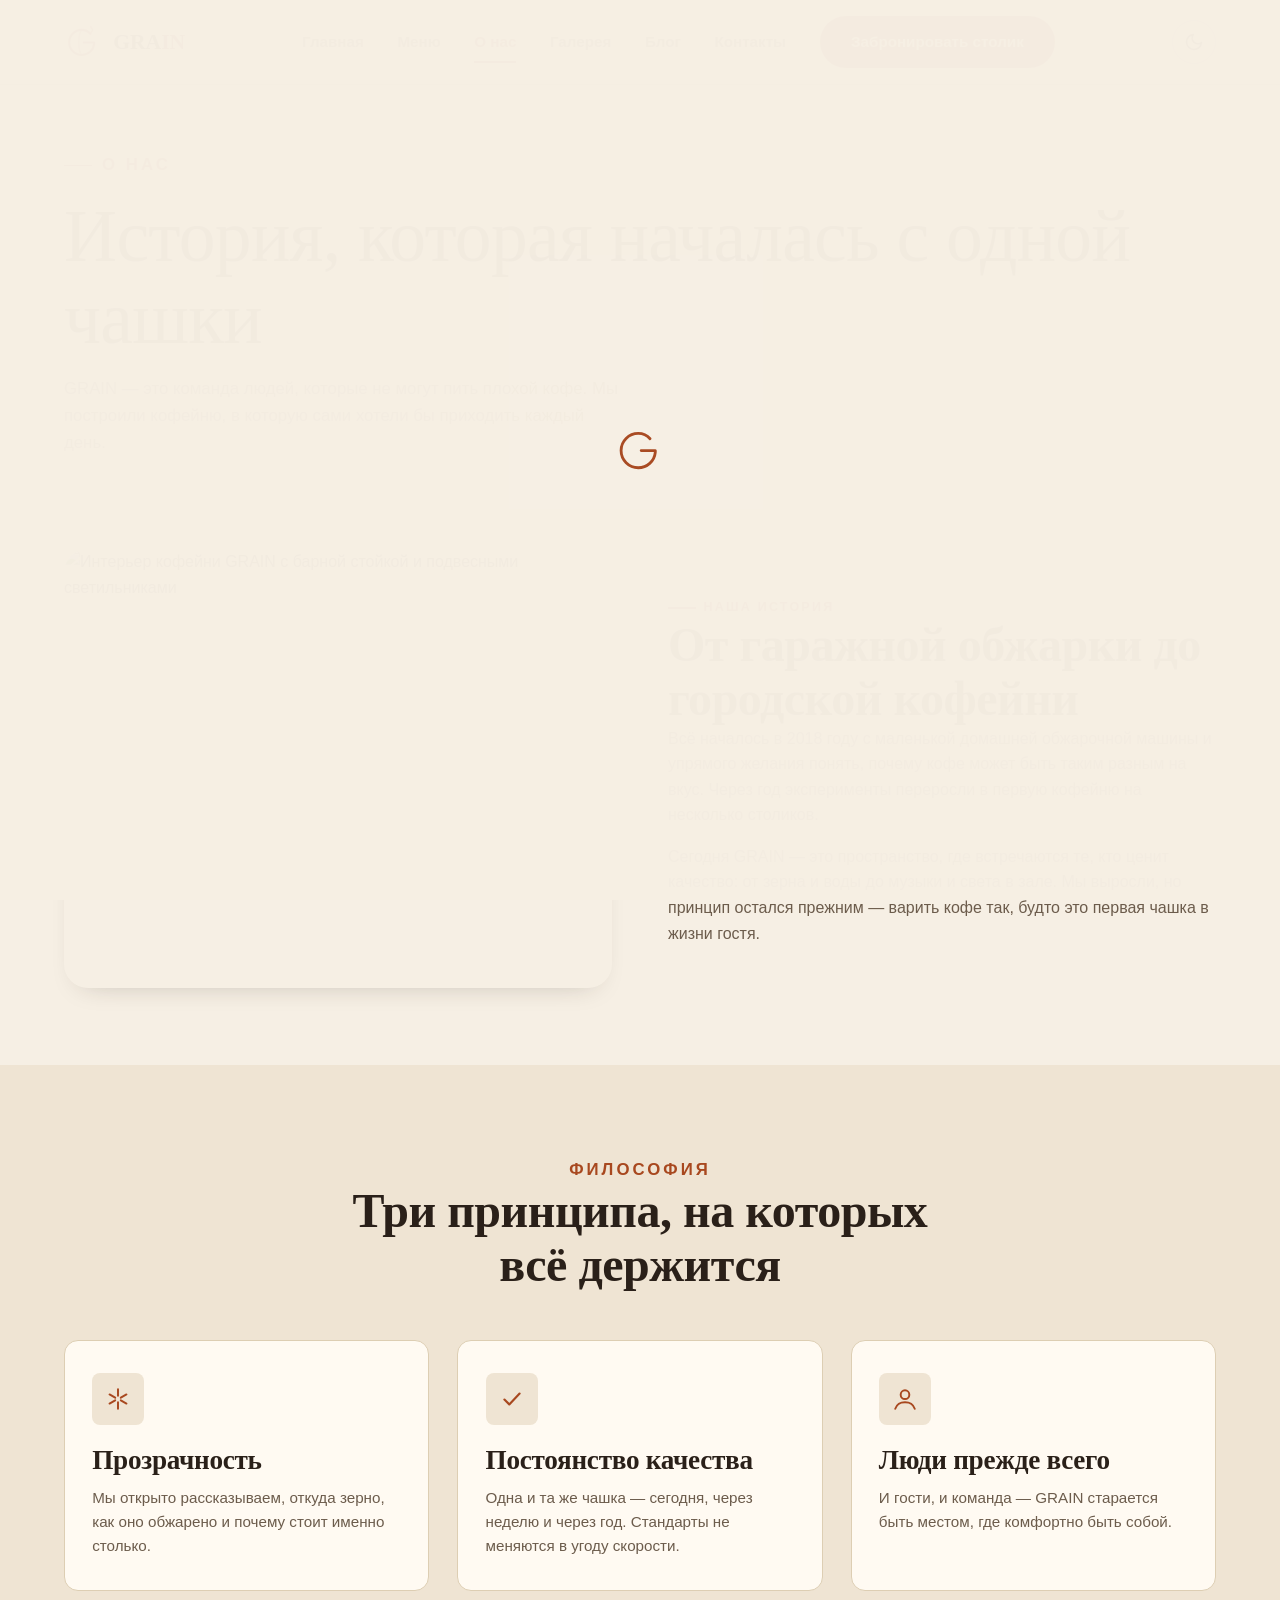
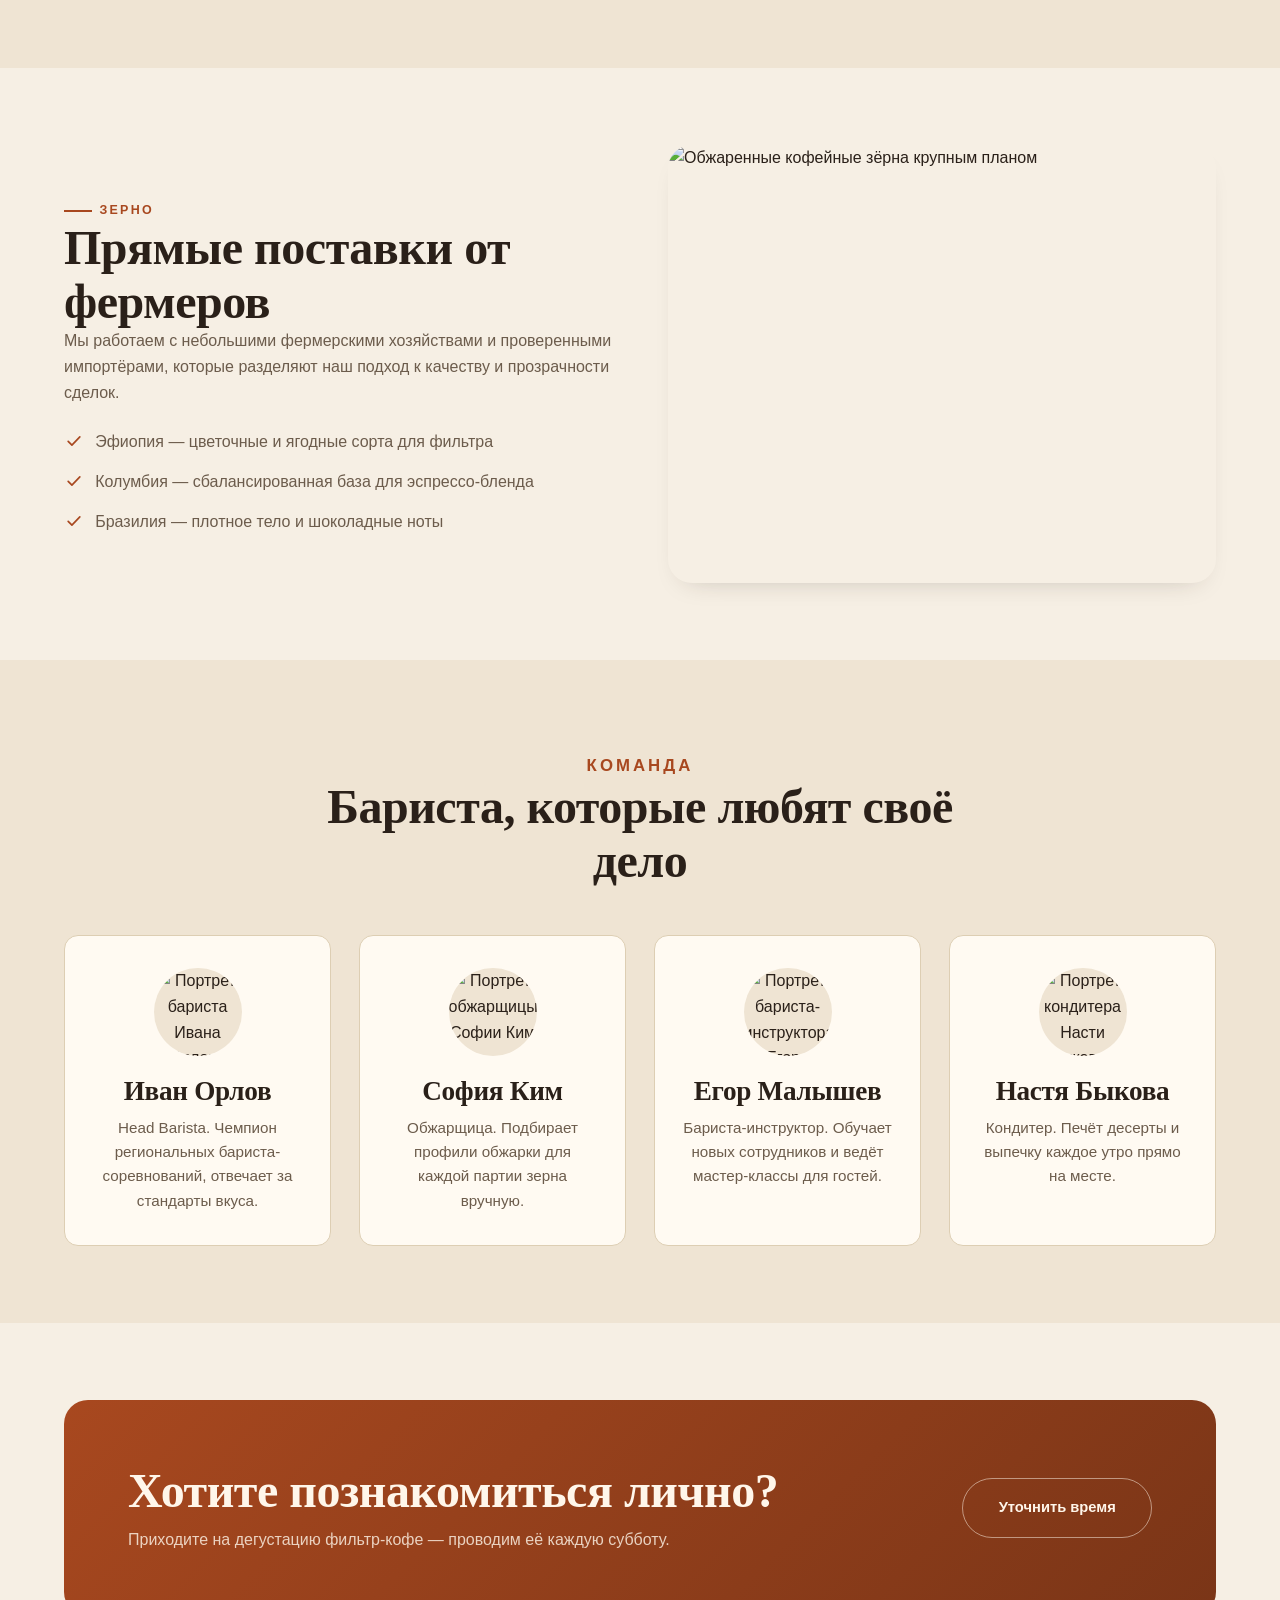
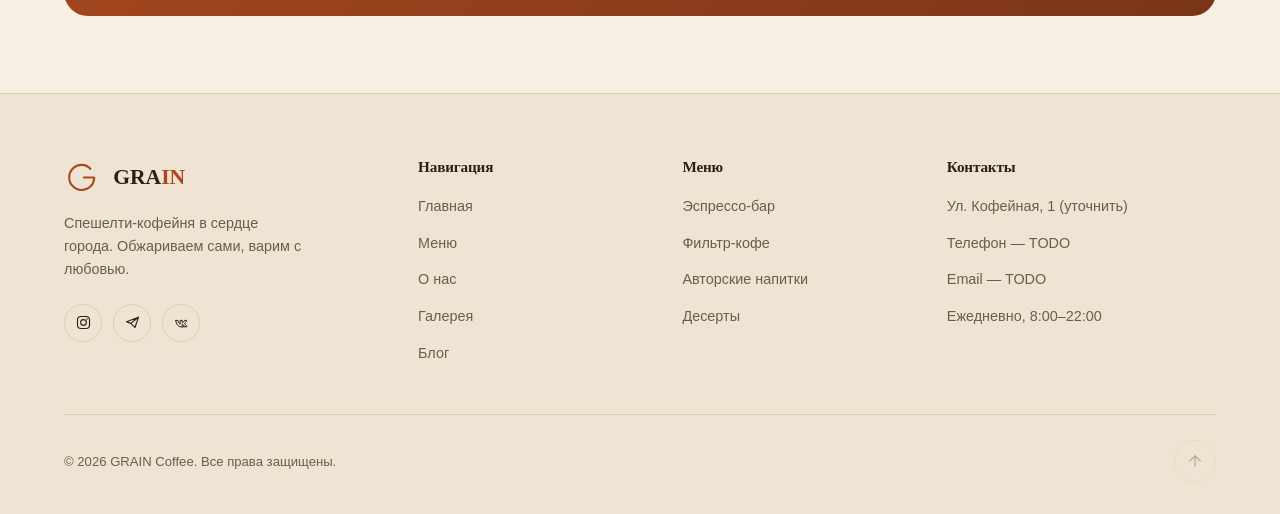
==== commit d4164588: "perf: throttle mousemove/scroll handlers to stop UI jank Card tilt read getBoundingClientRect() on e" ====
--- a/about.html
+++ b/about.html
@@ -274,6 +274,6 @@
   </footer>
 
   <script src="https://cdnjs.cloudflare.com/ajax/libs/aos/2.3.4/aos.js" integrity="sha512-A7AYk1fGKX6S2SsHywmPkrnzTZHrgiVT7GcQkLGDe2ev0aWb8zejytzS8wjo7PGEXKqJOrjQ4oORtnimIRZBtw==" crossorigin="anonymous" referrerpolicy="no-referrer"></script>
-  <script src="js/script.js?v=2"></script>
+  <script src="js/script.js?v=4"></script>
 </body>
 </html>
